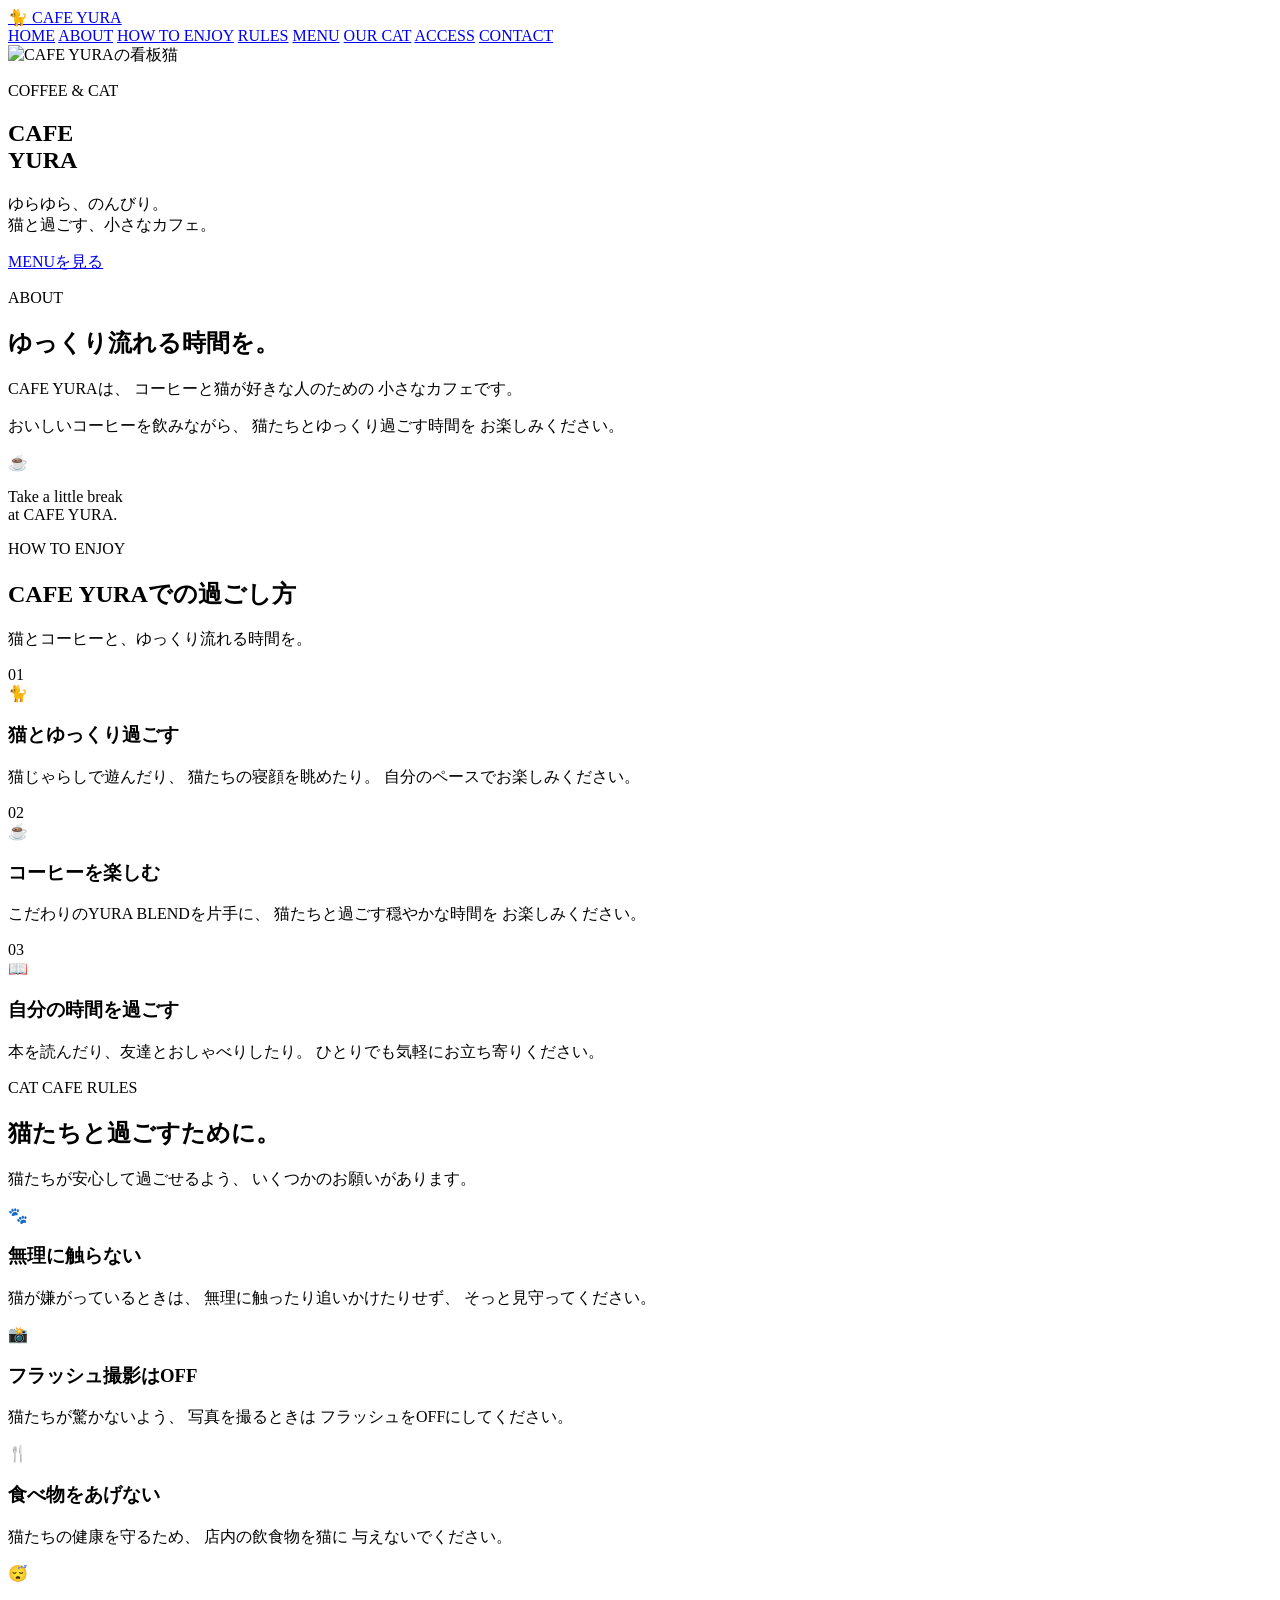
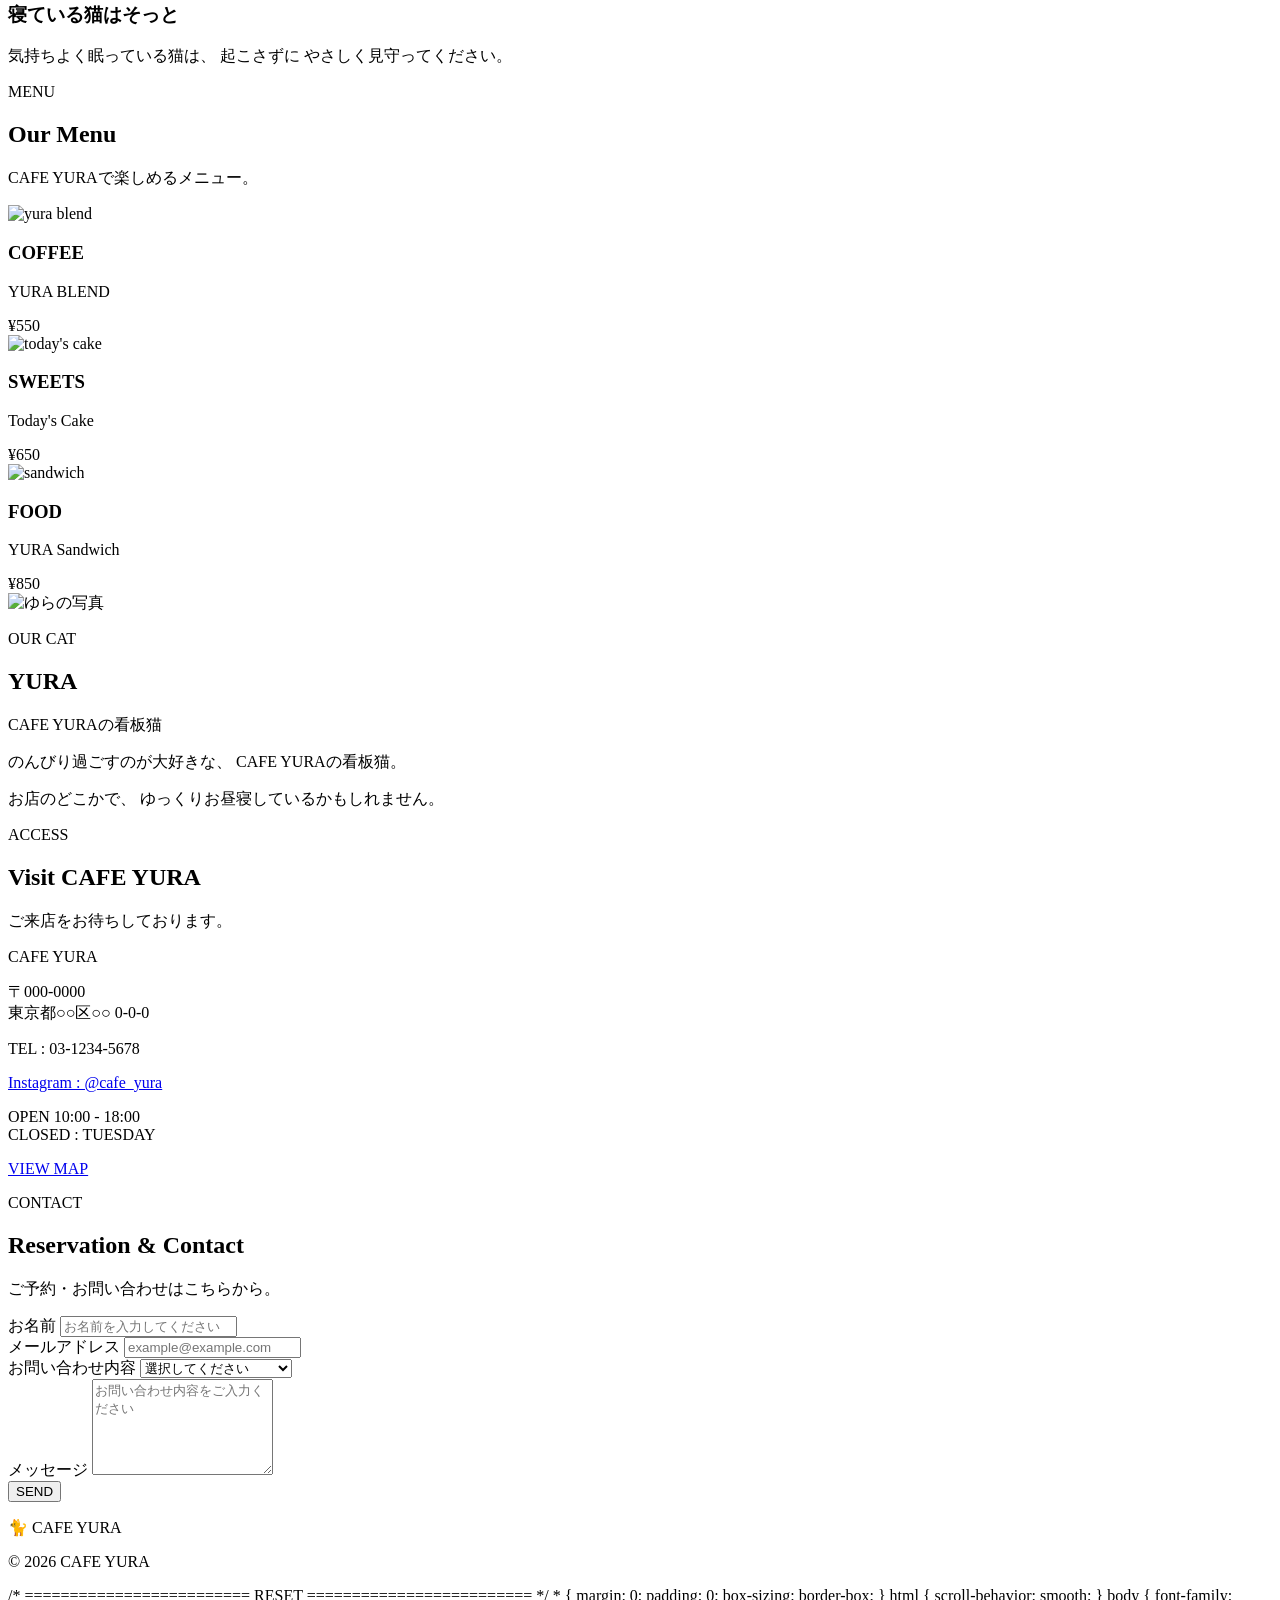
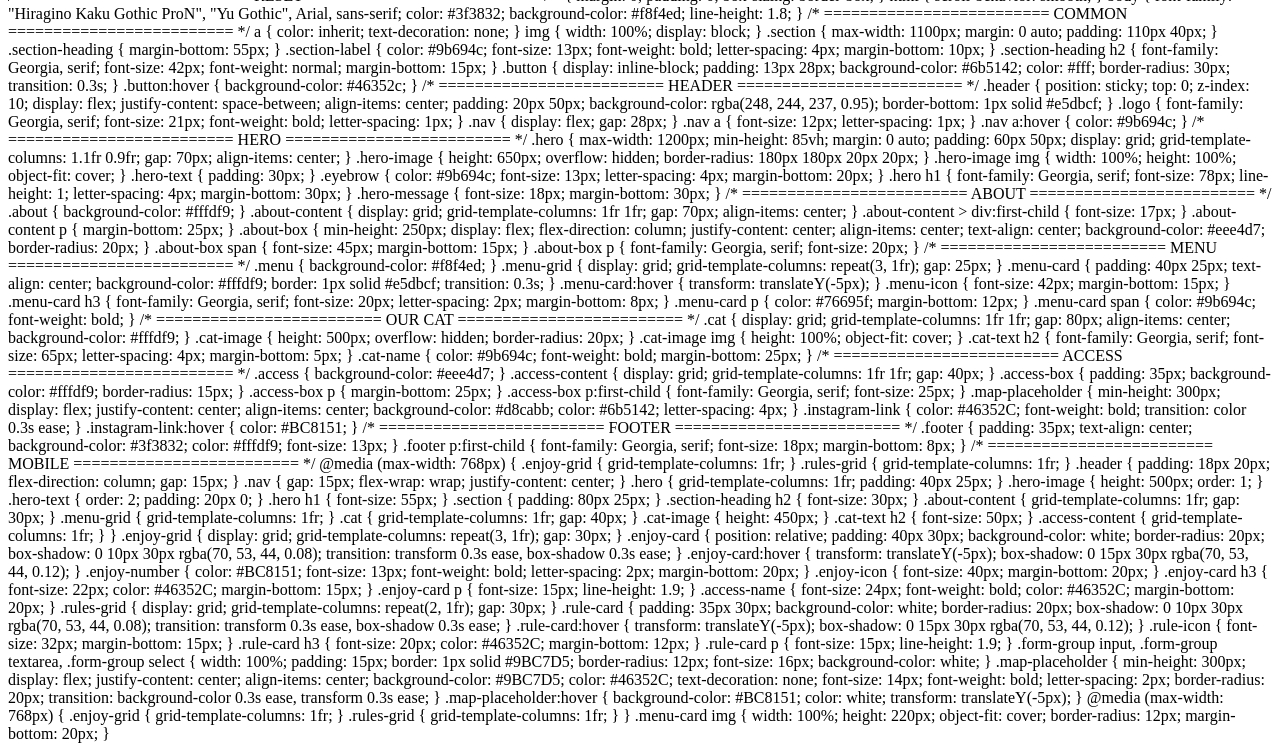
==== cafe_yura/index.html @ c19a2514 "Create index.html" ====
<!DOCTYPE html>
<html lang="ja">

<head>
    <meta charset="UTF-8">
    <meta name="viewport" content="width=device-width, initial-scale=1.0">

    <title>CAFE YURA</title>

    <link rel="stylesheet" href="style.css">
</head>

<body>

    <!-- HEADER -->
    <header class="header">

        <a href="#home" class="logo">
            🐈 CAFE YURA
        </a>

        <nav class="nav">
            <a href="#home">HOME</a>
            <a href="#about">ABOUT</a>
            <a href="#enjoy">HOW TO ENJOY</a>
            <a href="#rules">RULES</a>
            <a href="#menu">MENU</a>
            <a href="#cat">OUR CAT</a>
            <a href="#access">ACCESS</a>
            <a href="#contact">CONTACT</a>
        </nav>

    </header>


    <main>

        <!-- HERO -->
        <section id="home" class="hero">

            <div class="hero-image">
                <img src="yura.jpg" alt="CAFE YURAの看板猫">
            </div>

            <div class="hero-text">

                <p class="eyebrow">
                    COFFEE & CAT
                </p>

                <h1>
                    CAFE<br>
                    YURA
                </h1>

                <p class="hero-message">
                    ゆらゆら、のんびり。<br>
                    猫と過ごす、小さなカフェ。
                </p>

                <a href="#menu" class="button">
                    MENUを見る
                </a>

            </div>

        </section>


        <!-- ABOUT -->
        <section id="about" class="section about">

            <div class="section-heading">

                <p class="section-label">
                    ABOUT
                </p>

                <h2>
                    ゆっくり流れる時間を。
                </h2>

            </div>

            <div class="about-content">

                <div>
                    <p>
                        CAFE YURAは、
                        コーヒーと猫が好きな人のための
                        小さなカフェです。
                    </p>

                    <p>
                        おいしいコーヒーを飲みながら、
                        猫たちとゆっくり過ごす時間を
                        お楽しみください。
                    </p>
                </div>

                <div class="about-box">
                    <span>☕</span>
                    <p>
                        Take a little break<br>
                        at CAFE YURA.
                    </p>
                </div>

            </div>

        </section>


<!-- HOW TO ENJOY -->
<section id="enjoy" class="section enjoy">

    <div class="section-heading">

        <p class="section-label">
            HOW TO ENJOY
        </p>

        <h2>
            CAFE YURAでの過ごし方
        </h2>

        <p>
            猫とコーヒーと、ゆっくり流れる時間を。
        </p>

    </div>


    <div class="enjoy-grid">

        <article class="enjoy-card">

            <div class="enjoy-number">
                01
            </div>

            <div class="enjoy-icon">
                🐈
            </div>

            <h3>
                猫とゆっくり過ごす
            </h3>

            <p>
                猫じゃらしで遊んだり、
                猫たちの寝顔を眺めたり。
                自分のペースでお楽しみください。
            </p>

        </article>


        <article class="enjoy-card">

            <div class="enjoy-number">
                02
            </div>

            <div class="enjoy-icon">
                ☕
            </div>

            <h3>
                コーヒーを楽しむ
            </h3>

            <p>
                こだわりのYURA BLENDを片手に、
                猫たちと過ごす穏やかな時間を
                お楽しみください。
            </p>

        </article>


        <article class="enjoy-card">

            <div class="enjoy-number">
                03
            </div>

            <div class="enjoy-icon">
                📖
            </div>

            <h3>
                自分の時間を過ごす
            </h3>

            <p>
                本を読んだり、友達とおしゃべりしたり。
                ひとりでも気軽にお立ち寄りください。
            </p>

        </article>

    </div>

</section>


<!-- CAT CAFE RULES -->
<section id="rules" class="section rules">

    <div class="section-heading">

        <p class="section-label">
            CAT CAFE RULES
        </p>

        <h2>
            猫たちと過ごすために。
        </h2>

        <p>
            猫たちが安心して過ごせるよう、
            いくつかのお願いがあります。
        </p>

    </div>


    <div class="rules-grid">

        <article class="rule-card">

            <div class="rule-icon">
                🐾
            </div>

            <h3>
                無理に触らない
            </h3>

            <p>
                猫が嫌がっているときは、
                無理に触ったり追いかけたりせず、
                そっと見守ってください。
            </p>

        </article>


        <article class="rule-card">

            <div class="rule-icon">
                📸
            </div>

            <h3>
                フラッシュ撮影はOFF
            </h3>

            <p>
                猫たちが驚かないよう、
                写真を撮るときは
                フラッシュをOFFにしてください。
            </p>

        </article>


        <article class="rule-card">

            <div class="rule-icon">
                🍴
            </div>

            <h3>
                食べ物をあげない
            </h3>

            <p>
                猫たちの健康を守るため、
                店内の飲食物を猫に
                与えないでください。
            </p>

        </article>


        <article class="rule-card">

            <div class="rule-icon">
                😴
            </div>

            <h3>
                寝ている猫はそっと
            </h3>

            <p>
                気持ちよく眠っている猫は、
                起こさずに
                やさしく見守ってください。
            </p>

        </article>

    </div>

</section>




        <!-- MENU -->
        <section id="menu" class="section menu">

            <div class="section-heading">

                <p class="section-label">
                    MENU
                </p>

                <h2>
                    Our Menu
                </h2>

                <p>
                    CAFE YURAで楽しめるメニュー。
                </p>

            </div>


            <div class="menu-grid">

                <article class="menu-card">

                    <img src="coffee.png" alt="yura blend">

                    <h3>
                        COFFEE
                    </h3>

                    <p>
                        YURA BLEND
                    </p>

                    <span>
                        ¥550
                    </span>

                </article>


                <article class="menu-card">

                    <img src="cake.png" alt="today's cake">

                    <h3>
                        SWEETS
                    </h3>

                    <p>
                        Today's Cake
                    </p>

                    <span>
                        ¥650
                    </span>

                </article>


                <article class="menu-card">

                   <img src="sandwich.png" alt="sandwich">

                    <h3>
                        FOOD
                    </h3>

                    <p>
                        YURA Sandwich
                    </p>

                    <span>
                        ¥850
                    </span>

                </article>

            </div>

        </section>


        <!-- OUR CAT -->
        <section id="cat" class="section cat">

            <div class="cat-image">
                <img src="yura.jpg" alt="ゆらの写真">
            </div>

            <div class="cat-text">

                <p class="section-label">
                    OUR CAT
                </p>

                <h2>
                    YURA
                </h2>

                <p class="cat-name">
                    CAFE YURAの看板猫
                </p>

                <p>
                    のんびり過ごすのが大好きな、
                    CAFE YURAの看板猫。
                </p>

                <p>
                    お店のどこかで、
                    ゆっくりお昼寝しているかもしれません。
                </p>

            </div>

        </section>


        <!-- ACCESS -->
<section id="access" class="section access">

    <div class="section-heading">

        <p class="section-label">
            ACCESS
        </p>

        <h2>
            Visit CAFE YURA
        </h2>

        <p>
            ご来店をお待ちしております。
        </p>

    </div>

    <div class="access-content">

        <div class="access-box">

            <p class="access-name">
                CAFE YURA
            </p>

            <p>
                〒000-0000<br>
                東京都○○区○○ 0-0-0
            </p>

            <p>
                TEL : 03-1234-5678
            </p>

           <a href="#" class="instagram-link">
    Instagram : @cafe_yura
</a>

            <p>
                OPEN 10:00 - 18:00<br>
                CLOSED : TUESDAY
            </p>

        </div>

      <a href="#" class="map-placeholder">
    <span>VIEW MAP</span>
</a>

    </div>

</section>

<!-- CONTACT -->
<section id="contact" class="section contact">

    <div class="section-heading">

        <p class="section-label">
            CONTACT
        </p>

        <h2>
            Reservation & Contact
        </h2>

        <p>
            ご予約・お問い合わせはこちらから。
        </p>

    </div>


    <form class="contact-form">

        <div class="form-group">

            <label for="name">
                お名前
            </label>

            <input
                type="text"
                id="name"
                name="name"
                placeholder="お名前を入力してください"
            >

        </div>


        <div class="form-group">

            <label for="email">
                メールアドレス
            </label>

            <input
                type="email"
                id="email"
                name="email"
                placeholder="example@example.com"
            >

        </div>


        <div class="form-group">

            <label for="type">
                お問い合わせ内容
            </label>

            <select id="type" name="type">

                <option value="">
                    選択してください
                </option>

                <option value="reservation">
                    ご予約について
                </option>

                <option value="question">
                    その他のお問い合わせ
                </option>

            </select>

        </div>


        <div class="form-group">

            <label for="message">
                メッセージ
            </label>

            <textarea
                id="message"
                name="message"
                rows="6"
                placeholder="お問い合わせ内容をご入力ください"
            ></textarea>

        </div>


        <button type="submit" class="button">
            SEND
        </button>

    </form>

</section>




    <!-- FOOTER -->
    <footer class="footer">

        <p>
            🐈 CAFE YURA
        </p>

        <p>
            © 2026 CAFE YURA
        </p>

    </footer>


    <script src="script.js"></script>

</body>

</html>

/* =========================
   RESET
========================= */

* {
    margin: 0;
    padding: 0;
    box-sizing: border-box;
}

html {
    scroll-behavior: smooth;
}

body {
    font-family:
        "Hiragino Kaku Gothic ProN",
        "Yu Gothic",
        Arial,
        sans-serif;

    color: #3f3832;
    background-color: #f8f4ed;
    line-height: 1.8;
}


/* =========================
   COMMON
========================= */

a {
    color: inherit;
    text-decoration: none;
}

img {
    width: 100%;
    display: block;
}

.section {
    max-width: 1100px;
    margin: 0 auto;
    padding: 110px 40px;
}

.section-heading {
    margin-bottom: 55px;
}

.section-label {
    color: #9b694c;
    font-size: 13px;
    font-weight: bold;
    letter-spacing: 4px;
    margin-bottom: 10px;
}

.section-heading h2 {
    font-family: Georgia, serif;
    font-size: 42px;
    font-weight: normal;
    margin-bottom: 15px;
}

.button {
    display: inline-block;

    padding: 13px 28px;

    background-color: #6b5142;
    color: #fff;

    border-radius: 30px;

    transition: 0.3s;
}

.button:hover {
    background-color: #46352c;
}


/* =========================
   HEADER
========================= */

.header {
    position: sticky;
    top: 0;
    z-index: 10;

    display: flex;
    justify-content: space-between;
    align-items: center;

    padding: 20px 50px;

    background-color: rgba(248, 244, 237, 0.95);

    border-bottom: 1px solid #e5dbcf;
}

.logo {
    font-family: Georgia, serif;
    font-size: 21px;
    font-weight: bold;
    letter-spacing: 1px;
}

.nav {
    display: flex;
    gap: 28px;
}

.nav a {
    font-size: 12px;
    letter-spacing: 1px;
}

.nav a:hover {
    color: #9b694c;
}


/* =========================
   HERO
========================= */

.hero {
    max-width: 1200px;
    min-height: 85vh;

    margin: 0 auto;
    padding: 60px 50px;

    display: grid;
    grid-template-columns: 1.1fr 0.9fr;

    gap: 70px;

    align-items: center;
}

.hero-image {
    height: 650px;

    overflow: hidden;

    border-radius: 180px 180px 20px 20px;
}

.hero-image img {
    width: 100%;
    height: 100%;

    object-fit: cover;
}

.hero-text {
    padding: 30px;
}

.eyebrow {
    color: #9b694c;
    font-size: 13px;
    letter-spacing: 4px;
    margin-bottom: 20px;
}

.hero h1 {
    font-family: Georgia, serif;

    font-size: 78px;
    line-height: 1;

    letter-spacing: 4px;

    margin-bottom: 30px;
}

.hero-message {
    font-size: 18px;
    margin-bottom: 30px;
}


/* =========================
   ABOUT
========================= */

.about {
    background-color: #fffdf9;
}

.about-content {
    display: grid;
    grid-template-columns: 1fr 1fr;

    gap: 70px;

    align-items: center;
}

.about-content > div:first-child {
    font-size: 17px;
}

.about-content p {
    margin-bottom: 25px;
}

.about-box {
    min-height: 250px;

    display: flex;
    flex-direction: column;

    justify-content: center;
    align-items: center;

    text-align: center;

    background-color: #eee4d7;

    border-radius: 20px;
}

.about-box span {
    font-size: 45px;
    margin-bottom: 15px;
}

.about-box p {
    font-family: Georgia, serif;
    font-size: 20px;
}


/* =========================
   MENU
========================= */

.menu {
    background-color: #f8f4ed;
}

.menu-grid {
    display: grid;

    grid-template-columns: repeat(3, 1fr);

    gap: 25px;
}

.menu-card {
    padding: 40px 25px;

    text-align: center;

    background-color: #fffdf9;

    border: 1px solid #e5dbcf;

    transition: 0.3s;
}

.menu-card:hover {
    transform: translateY(-5px);
}

.menu-icon {
    font-size: 42px;
    margin-bottom: 15px;
}

.menu-card h3 {
    font-family: Georgia, serif;

    font-size: 20px;

    letter-spacing: 2px;

    margin-bottom: 8px;
}

.menu-card p {
    color: #76695f;

    margin-bottom: 12px;
}

.menu-card span {
    color: #9b694c;

    font-weight: bold;
}


/* =========================
   OUR CAT
========================= */

.cat {
    display: grid;

    grid-template-columns: 1fr 1fr;

    gap: 80px;

    align-items: center;

    background-color: #fffdf9;
}

.cat-image {
    height: 500px;

    overflow: hidden;

    border-radius: 20px;
}

.cat-image img {
    height: 100%;

    object-fit: cover;
}

.cat-text h2 {
    font-family: Georgia, serif;

    font-size: 65px;

    letter-spacing: 4px;

    margin-bottom: 5px;
}

.cat-name {
    color: #9b694c;

    font-weight: bold;

    margin-bottom: 25px;
}


/* =========================
   ACCESS
========================= */

.access {
    background-color: #eee4d7;
}

.access-content {
    display: grid;

    grid-template-columns: 1fr 1fr;

    gap: 40px;
}

.access-box {
    padding: 35px;

    background-color: #fffdf9;

    border-radius: 15px;
}

.access-box p {
    margin-bottom: 25px;
}

.access-box p:first-child {
    font-family: Georgia, serif;

    font-size: 25px;
}

.map-placeholder {
    min-height: 300px;

    display: flex;
    justify-content: center;
    align-items: center;

    background-color: #d8cabb;

    color: #6b5142;

    letter-spacing: 4px;
}

.instagram-link {
    color: #46352C;
    font-weight: bold;
    transition: color 0.3s ease;
}

.instagram-link:hover {
    color: #BC8151;
}


/* =========================
   FOOTER
========================= */

.footer {
    padding: 35px;

    text-align: center;

    background-color: #3f3832;

    color: #fffdf9;

    font-size: 13px;
}

.footer p:first-child {
    font-family: Georgia, serif;

    font-size: 18px;

    margin-bottom: 8px;
}


/* =========================
   MOBILE
========================= */

@media (max-width: 768px) {

    .enjoy-grid {
    grid-template-columns: 1fr;
}

.rules-grid {
    grid-template-columns: 1fr;
}

    .header {
        padding: 18px 20px;

        flex-direction: column;

        gap: 15px;
    }

    .nav {
        gap: 15px;

        flex-wrap: wrap;

        justify-content: center;
    }

    .hero {
        grid-template-columns: 1fr;

        padding: 40px 25px;
    }

    .hero-image {
        height: 500px;

        order: 1;
    }

    .hero-text {
        order: 2;

        padding: 20px 0;
    }

    .hero h1 {
        font-size: 55px;
    }

    .section {
        padding: 80px 25px;
    }

    .section-heading h2 {
        font-size: 30px;
    }

    .about-content {
        grid-template-columns: 1fr;

        gap: 30px;
    }

    .menu-grid {
        grid-template-columns: 1fr;
    }

    .cat {
        grid-template-columns: 1fr;

        gap: 40px;
    }

    .cat-image {
        height: 450px;
    }

    .cat-text h2 {
        font-size: 50px;
    }

    .access-content {
        grid-template-columns: 1fr;
    }

}

.enjoy-grid {
    display: grid;
    grid-template-columns: repeat(3, 1fr);
    gap: 30px;
}

.enjoy-card {
    position: relative;
    padding: 40px 30px;
    background-color: white;
    border-radius: 20px;
    box-shadow: 0 10px 30px rgba(70, 53, 44, 0.08);
    transition: transform 0.3s ease, box-shadow 0.3s ease;
}

.enjoy-card:hover {
    transform: translateY(-5px);
    box-shadow: 0 15px 30px rgba(70, 53, 44, 0.12);
}

.enjoy-number {
    color: #BC8151;
    font-size: 13px;
    font-weight: bold;
    letter-spacing: 2px;
    margin-bottom: 20px;
}

.enjoy-icon {
    font-size: 40px;
    margin-bottom: 20px;
}

.enjoy-card h3 {
    font-size: 22px;
    color: #46352C;
    margin-bottom: 15px;
}

.enjoy-card p {
    font-size: 15px;
    line-height: 1.9;
}

.access-name {
    font-size: 24px;
    font-weight: bold;
    color: #46352C;
    margin-bottom: 20px;
}

.rules-grid {
    display: grid;
    grid-template-columns: repeat(2, 1fr);
    gap: 30px;
}

.rule-card {
    padding: 35px 30px;
    background-color: white;
    border-radius: 20px;
    box-shadow: 0 10px 30px rgba(70, 53, 44, 0.08);
    transition: transform 0.3s ease, box-shadow 0.3s ease;
}

.rule-card:hover {
    transform: translateY(-5px);
    box-shadow: 0 15px 30px rgba(70, 53, 44, 0.12);
}

.rule-icon {
    font-size: 32px;
    margin-bottom: 15px;
}

.rule-card h3 {
    font-size: 20px;
    color: #46352C;
    margin-bottom: 12px;
}

.rule-card p {
    font-size: 15px;
    line-height: 1.9;
}

.form-group input,
.form-group textarea,
.form-group select {
    width: 100%;
    padding: 15px;
    border: 1px solid #9BC7D5;
    border-radius: 12px;
    font-size: 16px;
    background-color: white;
}

.map-placeholder {
    min-height: 300px;
    display: flex;
    justify-content: center;
    align-items: center;
    background-color: #9BC7D5;
    color: #46352C;
    text-decoration: none;
    font-size: 14px;
    font-weight: bold;
    letter-spacing: 2px;
    border-radius: 20px;
    transition: background-color 0.3s ease, transform 0.3s ease;
}

.map-placeholder:hover {
    background-color: #BC8151;
    color: white;
    transform: translateY(-5px);
}

@media (max-width: 768px) {

    .enjoy-grid {
        grid-template-columns: 1fr;
    }

    .rules-grid {
        grid-template-columns: 1fr;
    }

}

.menu-card img {
    width: 100%;
    height: 220px;
    object-fit: cover;
    border-radius: 12px;
    margin-bottom: 20px;
}
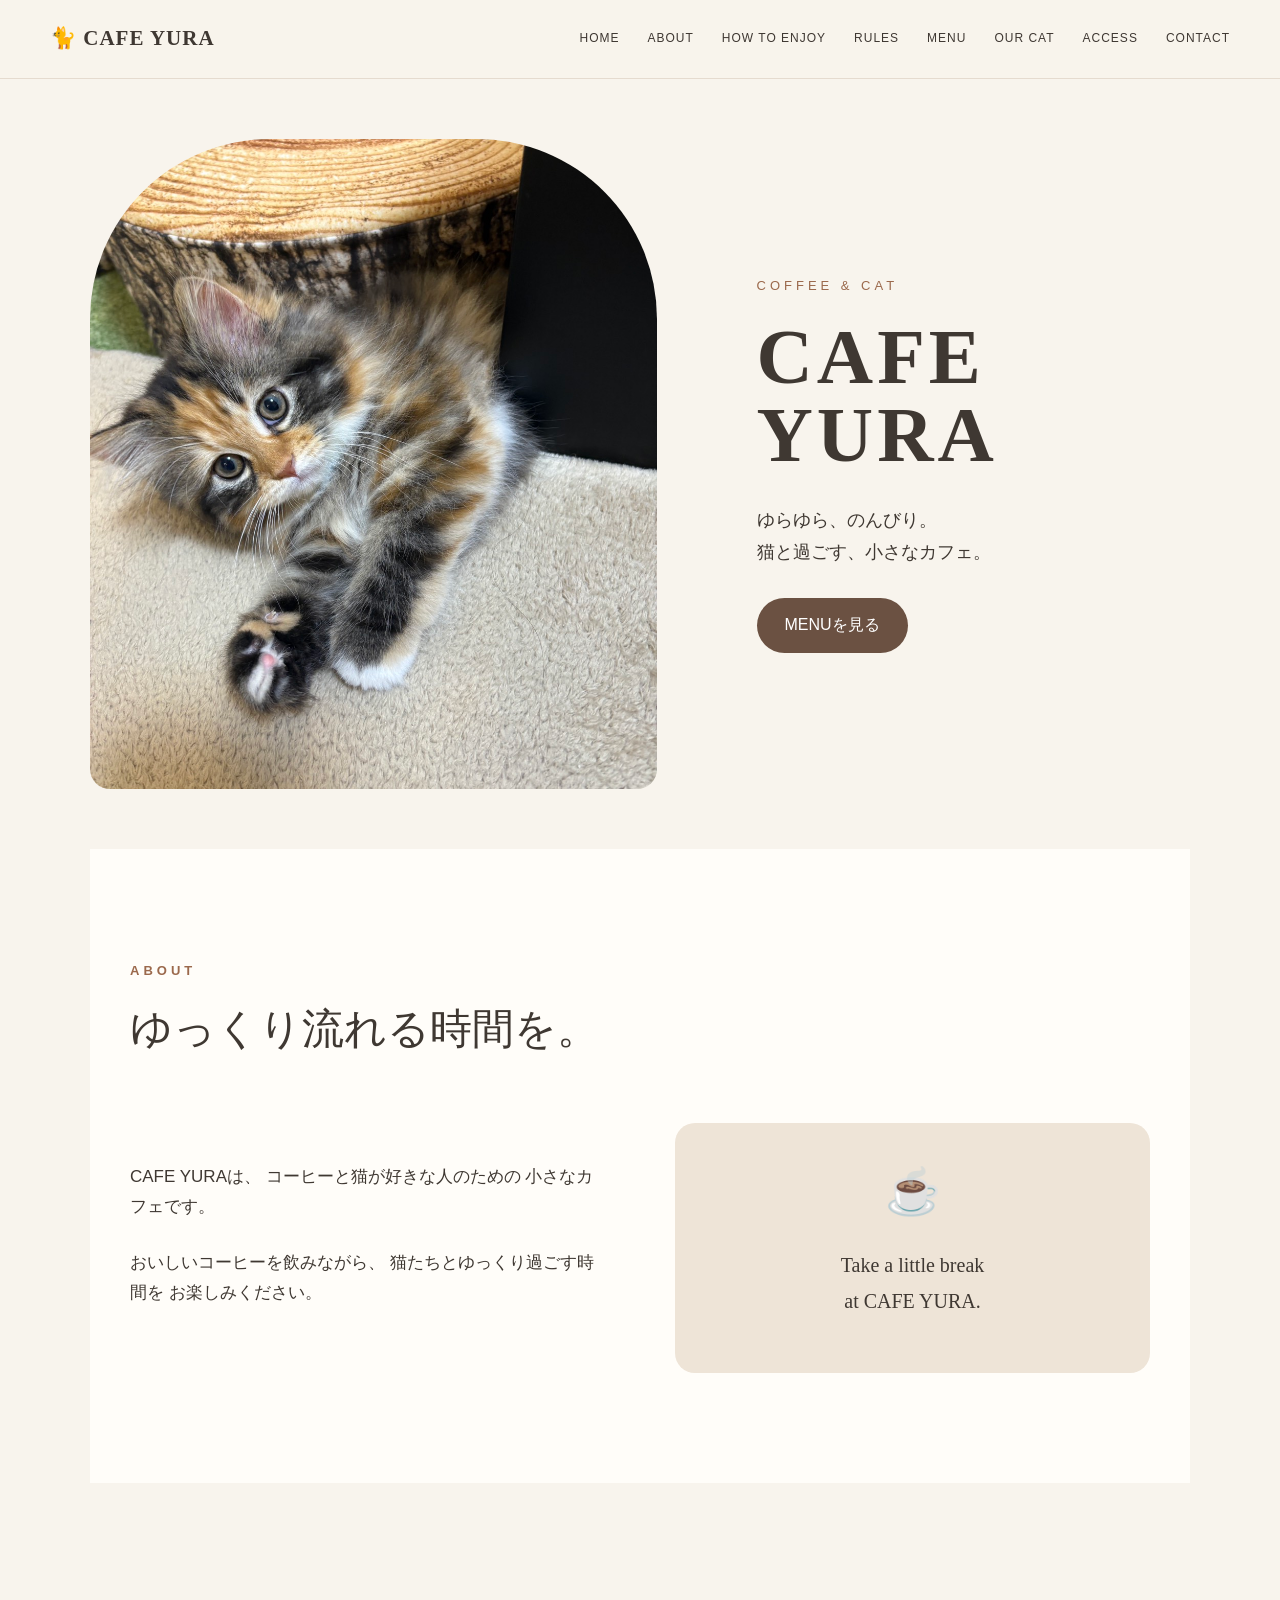
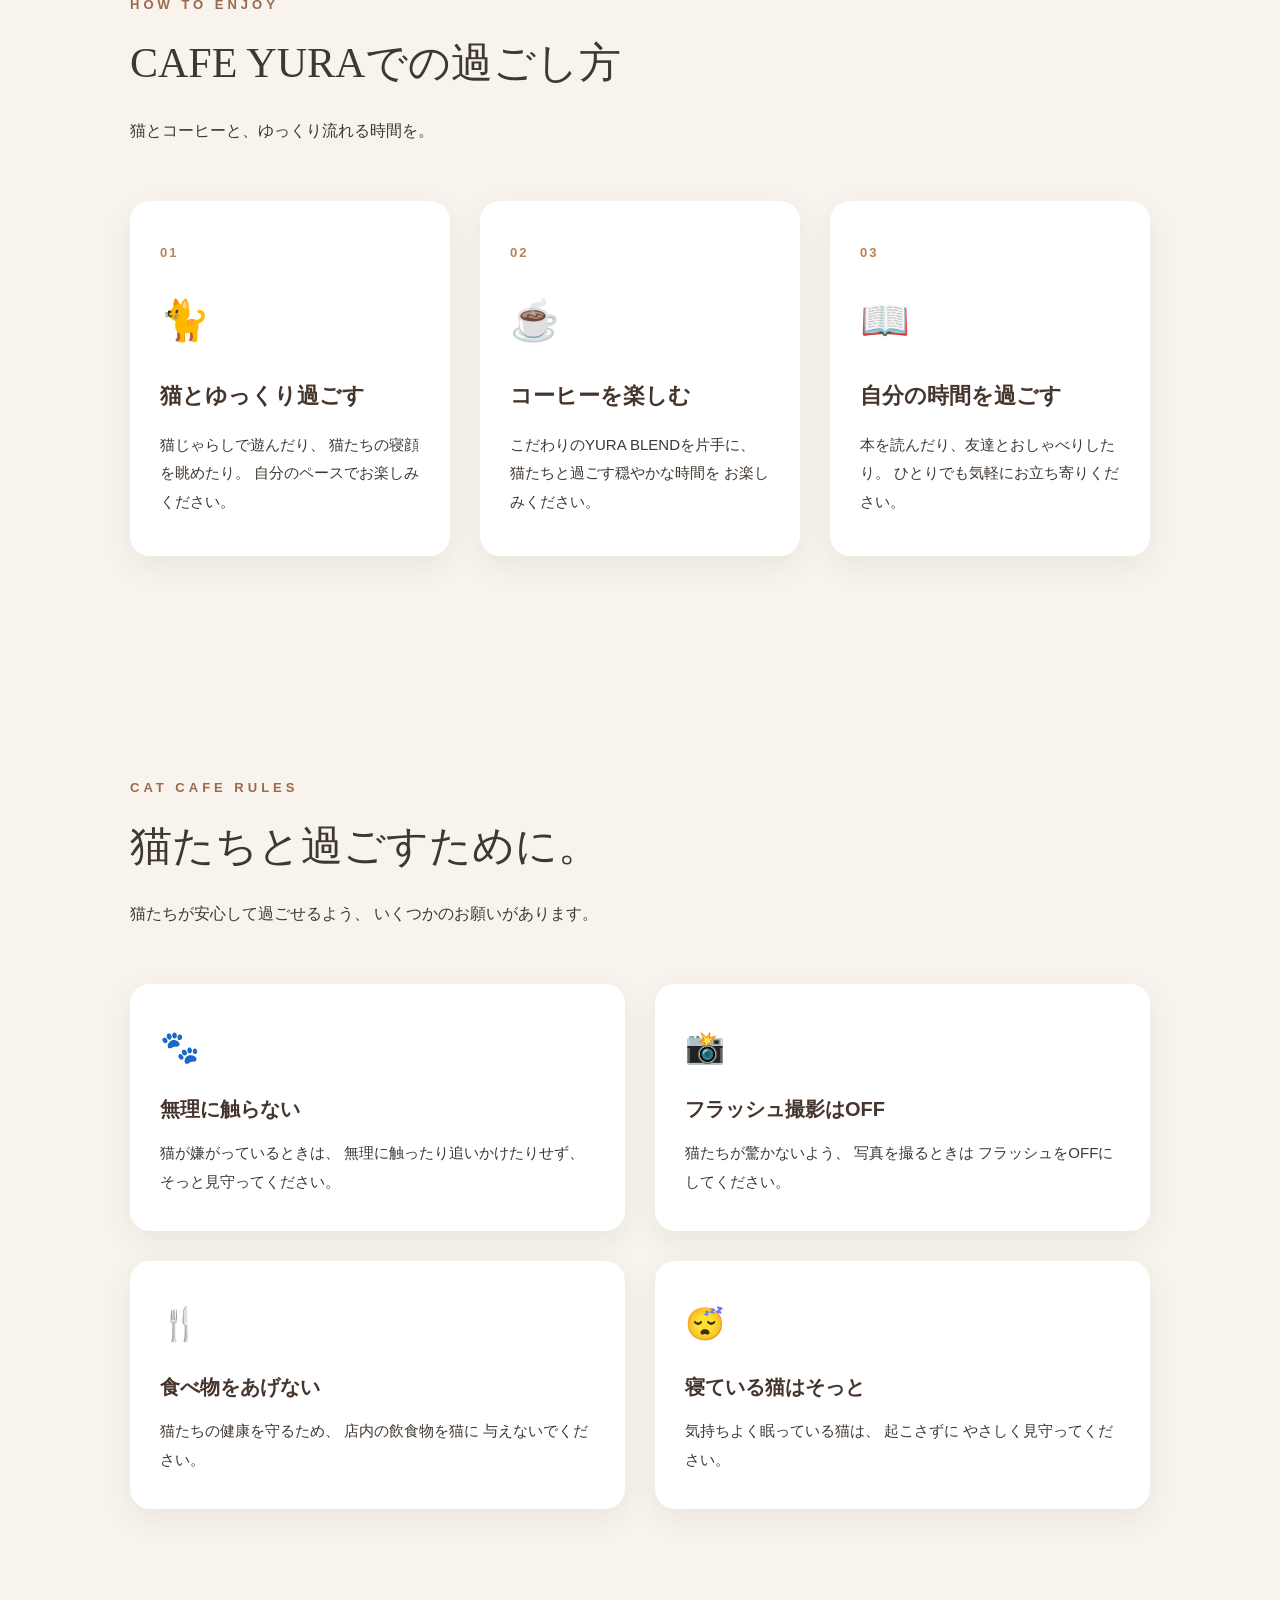
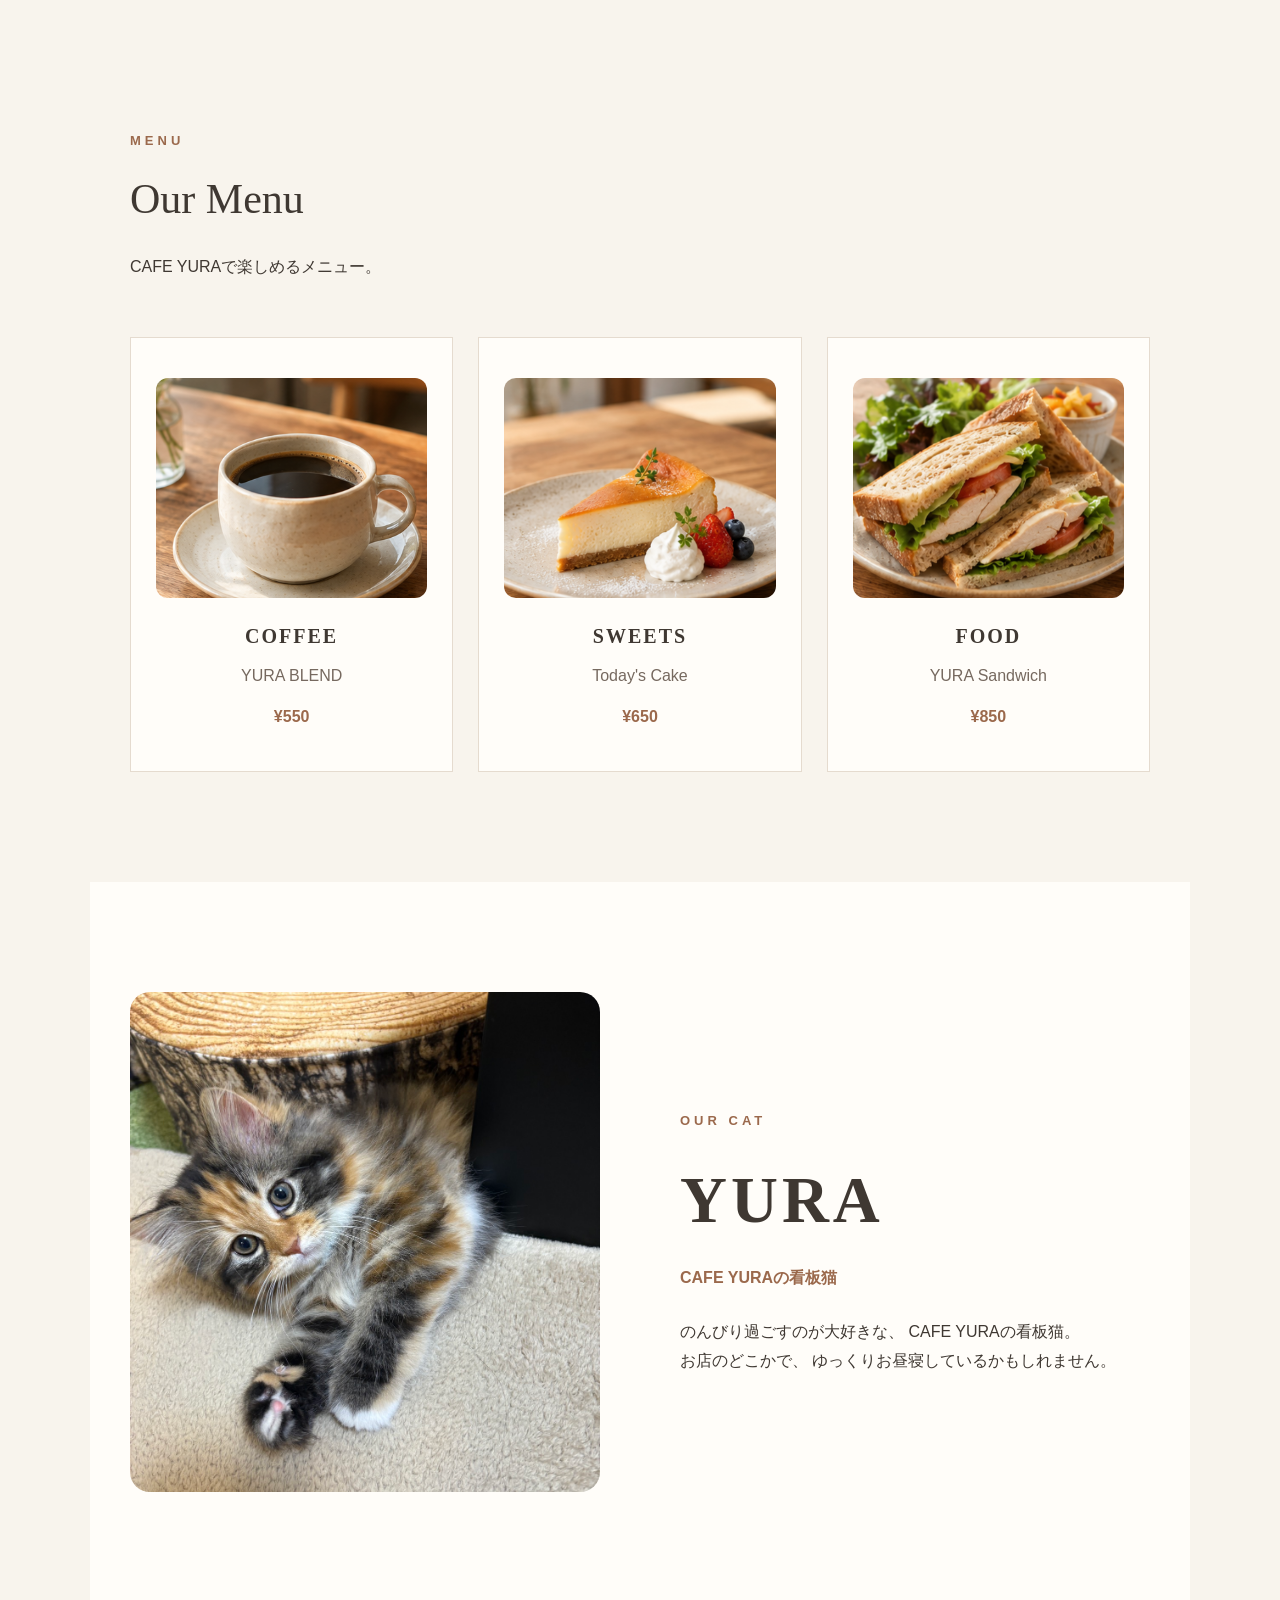
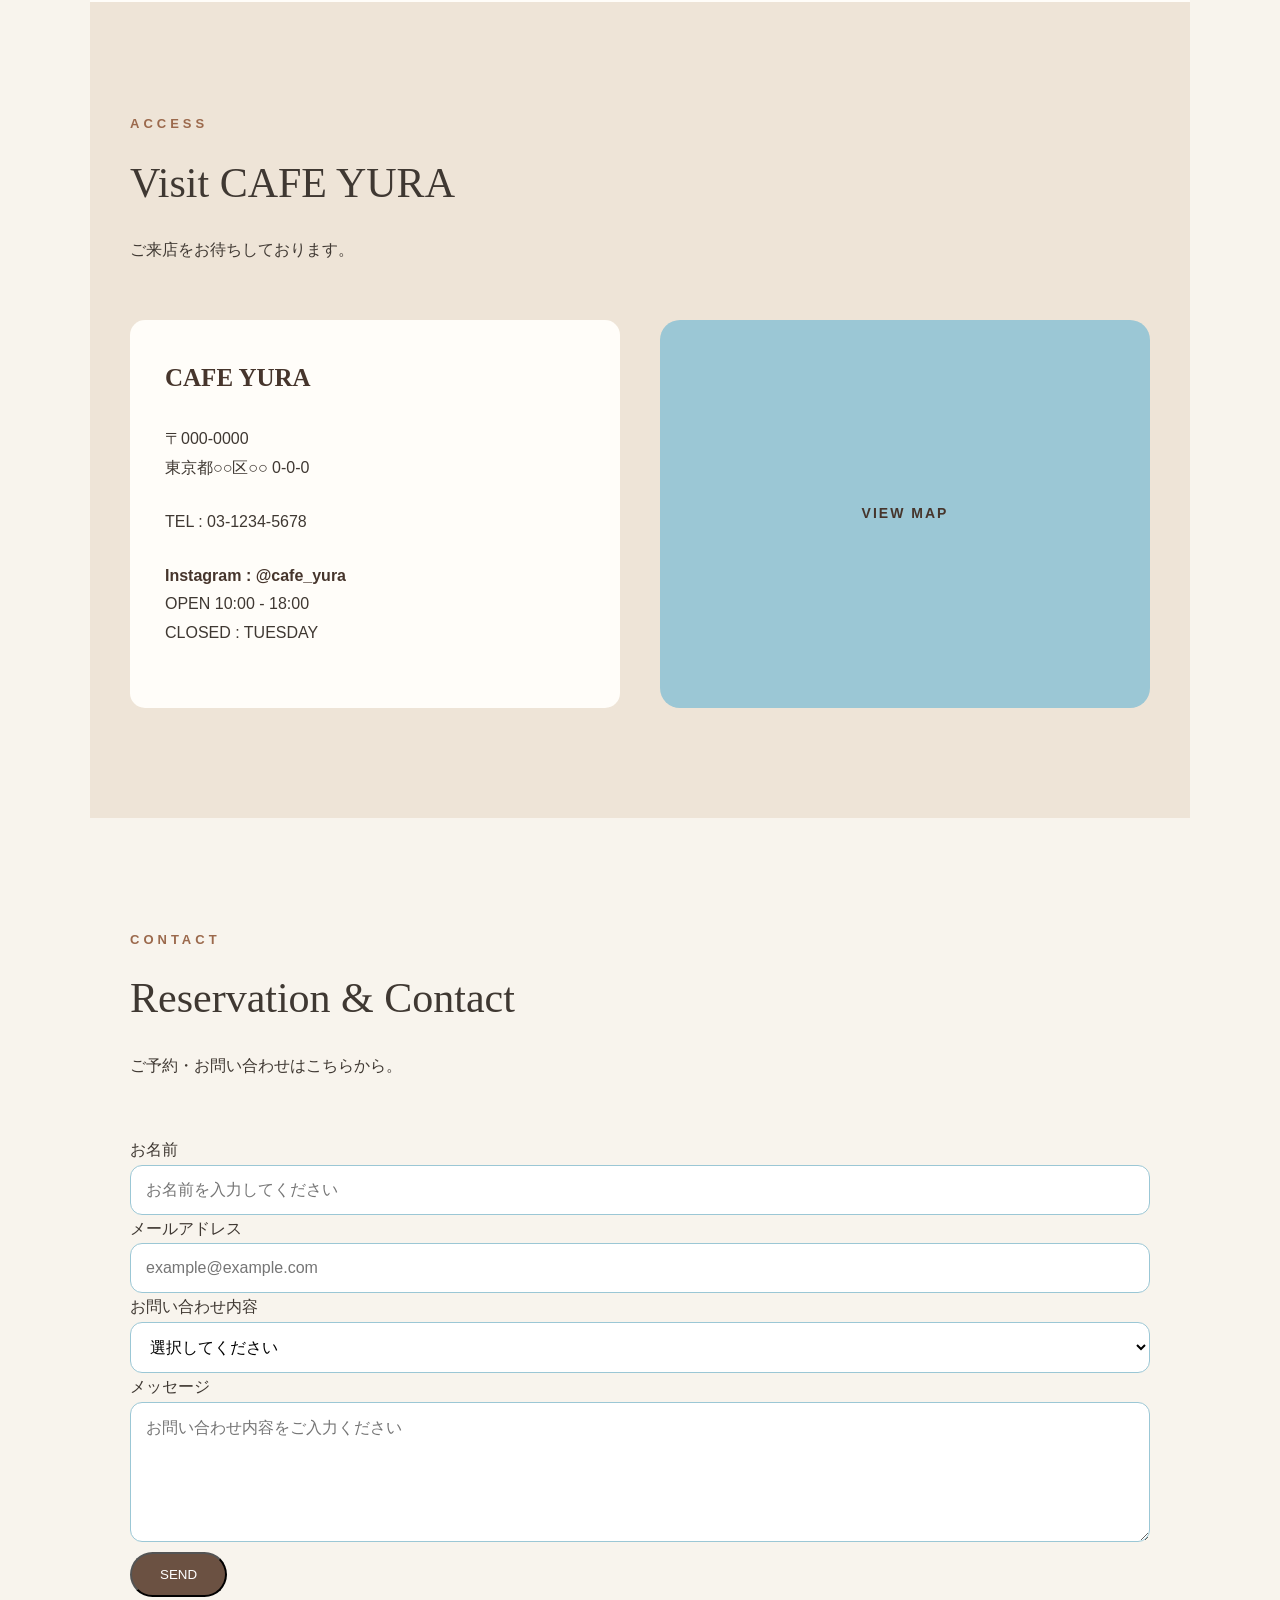
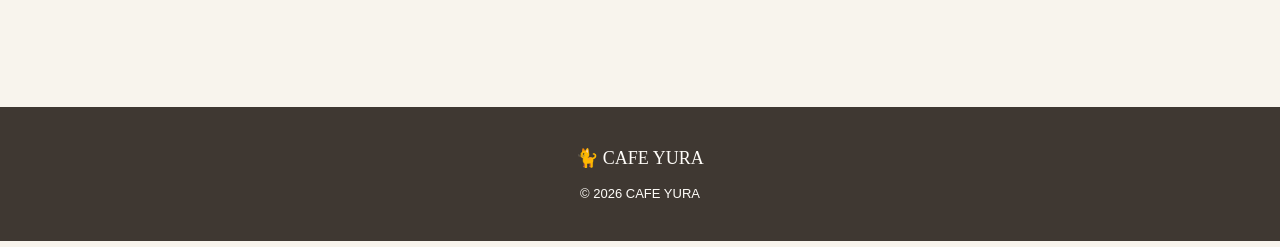
==== commit c6113ed4: "Update index.html" ====
--- a/cafe_yura/index.html
+++ b/cafe_yura/index.html
@@ -610,663 +610,3 @@
 
 </html>
 
-/* =========================
-   RESET
-========================= */
-
-* {
-    margin: 0;
-    padding: 0;
-    box-sizing: border-box;
-}
-
-html {
-    scroll-behavior: smooth;
-}
-
-body {
-    font-family:
-        "Hiragino Kaku Gothic ProN",
-        "Yu Gothic",
-        Arial,
-        sans-serif;
-
-    color: #3f3832;
-    background-color: #f8f4ed;
-    line-height: 1.8;
-}
-
-
-/* =========================
-   COMMON
-========================= */
-
-a {
-    color: inherit;
-    text-decoration: none;
-}
-
-img {
-    width: 100%;
-    display: block;
-}
-
-.section {
-    max-width: 1100px;
-    margin: 0 auto;
-    padding: 110px 40px;
-}
-
-.section-heading {
-    margin-bottom: 55px;
-}
-
-.section-label {
-    color: #9b694c;
-    font-size: 13px;
-    font-weight: bold;
-    letter-spacing: 4px;
-    margin-bottom: 10px;
-}
-
-.section-heading h2 {
-    font-family: Georgia, serif;
-    font-size: 42px;
-    font-weight: normal;
-    margin-bottom: 15px;
-}
-
-.button {
-    display: inline-block;
-
-    padding: 13px 28px;
-
-    background-color: #6b5142;
-    color: #fff;
-
-    border-radius: 30px;
-
-    transition: 0.3s;
-}
-
-.button:hover {
-    background-color: #46352c;
-}
-
-
-/* =========================
-   HEADER
-========================= */
-
-.header {
-    position: sticky;
-    top: 0;
-    z-index: 10;
-
-    display: flex;
-    justify-content: space-between;
-    align-items: center;
-
-    padding: 20px 50px;
-
-    background-color: rgba(248, 244, 237, 0.95);
-
-    border-bottom: 1px solid #e5dbcf;
-}
-
-.logo {
-    font-family: Georgia, serif;
-    font-size: 21px;
-    font-weight: bold;
-    letter-spacing: 1px;
-}
-
-.nav {
-    display: flex;
-    gap: 28px;
-}
-
-.nav a {
-    font-size: 12px;
-    letter-spacing: 1px;
-}
-
-.nav a:hover {
-    color: #9b694c;
-}
-
-
-/* =========================
-   HERO
-========================= */
-
-.hero {
-    max-width: 1200px;
-    min-height: 85vh;
-
-    margin: 0 auto;
-    padding: 60px 50px;
-
-    display: grid;
-    grid-template-columns: 1.1fr 0.9fr;
-
-    gap: 70px;
-
-    align-items: center;
-}
-
-.hero-image {
-    height: 650px;
-
-    overflow: hidden;
-
-    border-radius: 180px 180px 20px 20px;
-}
-
-.hero-image img {
-    width: 100%;
-    height: 100%;
-
-    object-fit: cover;
-}
-
-.hero-text {
-    padding: 30px;
-}
-
-.eyebrow {
-    color: #9b694c;
-    font-size: 13px;
-    letter-spacing: 4px;
-    margin-bottom: 20px;
-}
-
-.hero h1 {
-    font-family: Georgia, serif;
-
-    font-size: 78px;
-    line-height: 1;
-
-    letter-spacing: 4px;
-
-    margin-bottom: 30px;
-}
-
-.hero-message {
-    font-size: 18px;
-    margin-bottom: 30px;
-}
-
-
-/* =========================
-   ABOUT
-========================= */
-
-.about {
-    background-color: #fffdf9;
-}
-
-.about-content {
-    display: grid;
-    grid-template-columns: 1fr 1fr;
-
-    gap: 70px;
-
-    align-items: center;
-}
-
-.about-content > div:first-child {
-    font-size: 17px;
-}
-
-.about-content p {
-    margin-bottom: 25px;
-}
-
-.about-box {
-    min-height: 250px;
-
-    display: flex;
-    flex-direction: column;
-
-    justify-content: center;
-    align-items: center;
-
-    text-align: center;
-
-    background-color: #eee4d7;
-
-    border-radius: 20px;
-}
-
-.about-box span {
-    font-size: 45px;
-    margin-bottom: 15px;
-}
-
-.about-box p {
-    font-family: Georgia, serif;
-    font-size: 20px;
-}
-
-
-/* =========================
-   MENU
-========================= */
-
-.menu {
-    background-color: #f8f4ed;
-}
-
-.menu-grid {
-    display: grid;
-
-    grid-template-columns: repeat(3, 1fr);
-
-    gap: 25px;
-}
-
-.menu-card {
-    padding: 40px 25px;
-
-    text-align: center;
-
-    background-color: #fffdf9;
-
-    border: 1px solid #e5dbcf;
-
-    transition: 0.3s;
-}
-
-.menu-card:hover {
-    transform: translateY(-5px);
-}
-
-.menu-icon {
-    font-size: 42px;
-    margin-bottom: 15px;
-}
-
-.menu-card h3 {
-    font-family: Georgia, serif;
-
-    font-size: 20px;
-
-    letter-spacing: 2px;
-
-    margin-bottom: 8px;
-}
-
-.menu-card p {
-    color: #76695f;
-
-    margin-bottom: 12px;
-}
-
-.menu-card span {
-    color: #9b694c;
-
-    font-weight: bold;
-}
-
-
-/* =========================
-   OUR CAT
-========================= */
-
-.cat {
-    display: grid;
-
-    grid-template-columns: 1fr 1fr;
-
-    gap: 80px;
-
-    align-items: center;
-
-    background-color: #fffdf9;
-}
-
-.cat-image {
-    height: 500px;
-
-    overflow: hidden;
-
-    border-radius: 20px;
-}
-
-.cat-image img {
-    height: 100%;
-
-    object-fit: cover;
-}
-
-.cat-text h2 {
-    font-family: Georgia, serif;
-
-    font-size: 65px;
-
-    letter-spacing: 4px;
-
-    margin-bottom: 5px;
-}
-
-.cat-name {
-    color: #9b694c;
-
-    font-weight: bold;
-
-    margin-bottom: 25px;
-}
-
-
-/* =========================
-   ACCESS
-========================= */
-
-.access {
-    background-color: #eee4d7;
-}
-
-.access-content {
-    display: grid;
-
-    grid-template-columns: 1fr 1fr;
-
-    gap: 40px;
-}
-
-.access-box {
-    padding: 35px;
-
-    background-color: #fffdf9;
-
-    border-radius: 15px;
-}
-
-.access-box p {
-    margin-bottom: 25px;
-}
-
-.access-box p:first-child {
-    font-family: Georgia, serif;
-
-    font-size: 25px;
-}
-
-.map-placeholder {
-    min-height: 300px;
-
-    display: flex;
-    justify-content: center;
-    align-items: center;
-
-    background-color: #d8cabb;
-
-    color: #6b5142;
-
-    letter-spacing: 4px;
-}
-
-.instagram-link {
-    color: #46352C;
-    font-weight: bold;
-    transition: color 0.3s ease;
-}
-
-.instagram-link:hover {
-    color: #BC8151;
-}
-
-
-/* =========================
-   FOOTER
-========================= */
-
-.footer {
-    padding: 35px;
-
-    text-align: center;
-
-    background-color: #3f3832;
-
-    color: #fffdf9;
-
-    font-size: 13px;
-}
-
-.footer p:first-child {
-    font-family: Georgia, serif;
-
-    font-size: 18px;
-
-    margin-bottom: 8px;
-}
-
-
-/* =========================
-   MOBILE
-========================= */
-
-@media (max-width: 768px) {
-
-    .enjoy-grid {
-    grid-template-columns: 1fr;
-}
-
-.rules-grid {
-    grid-template-columns: 1fr;
-}
-
-    .header {
-        padding: 18px 20px;
-
-        flex-direction: column;
-
-        gap: 15px;
-    }
-
-    .nav {
-        gap: 15px;
-
-        flex-wrap: wrap;
-
-        justify-content: center;
-    }
-
-    .hero {
-        grid-template-columns: 1fr;
-
-        padding: 40px 25px;
-    }
-
-    .hero-image {
-        height: 500px;
-
-        order: 1;
-    }
-
-    .hero-text {
-        order: 2;
-
-        padding: 20px 0;
-    }
-
-    .hero h1 {
-        font-size: 55px;
-    }
-
-    .section {
-        padding: 80px 25px;
-    }
-
-    .section-heading h2 {
-        font-size: 30px;
-    }
-
-    .about-content {
-        grid-template-columns: 1fr;
-
-        gap: 30px;
-    }
-
-    .menu-grid {
-        grid-template-columns: 1fr;
-    }
-
-    .cat {
-        grid-template-columns: 1fr;
-
-        gap: 40px;
-    }
-
-    .cat-image {
-        height: 450px;
-    }
-
-    .cat-text h2 {
-        font-size: 50px;
-    }
-
-    .access-content {
-        grid-template-columns: 1fr;
-    }
-
-}
-
-.enjoy-grid {
-    display: grid;
-    grid-template-columns: repeat(3, 1fr);
-    gap: 30px;
-}
-
-.enjoy-card {
-    position: relative;
-    padding: 40px 30px;
-    background-color: white;
-    border-radius: 20px;
-    box-shadow: 0 10px 30px rgba(70, 53, 44, 0.08);
-    transition: transform 0.3s ease, box-shadow 0.3s ease;
-}
-
-.enjoy-card:hover {
-    transform: translateY(-5px);
-    box-shadow: 0 15px 30px rgba(70, 53, 44, 0.12);
-}
-
-.enjoy-number {
-    color: #BC8151;
-    font-size: 13px;
-    font-weight: bold;
-    letter-spacing: 2px;
-    margin-bottom: 20px;
-}
-
-.enjoy-icon {
-    font-size: 40px;
-    margin-bottom: 20px;
-}
-
-.enjoy-card h3 {
-    font-size: 22px;
-    color: #46352C;
-    margin-bottom: 15px;
-}
-
-.enjoy-card p {
-    font-size: 15px;
-    line-height: 1.9;
-}
-
-.access-name {
-    font-size: 24px;
-    font-weight: bold;
-    color: #46352C;
-    margin-bottom: 20px;
-}
-
-.rules-grid {
-    display: grid;
-    grid-template-columns: repeat(2, 1fr);
-    gap: 30px;
-}
-
-.rule-card {
-    padding: 35px 30px;
-    background-color: white;
-    border-radius: 20px;
-    box-shadow: 0 10px 30px rgba(70, 53, 44, 0.08);
-    transition: transform 0.3s ease, box-shadow 0.3s ease;
-}
-
-.rule-card:hover {
-    transform: translateY(-5px);
-    box-shadow: 0 15px 30px rgba(70, 53, 44, 0.12);
-}
-
-.rule-icon {
-    font-size: 32px;
-    margin-bottom: 15px;
-}
-
-.rule-card h3 {
-    font-size: 20px;
-    color: #46352C;
-    margin-bottom: 12px;
-}
-
-.rule-card p {
-    font-size: 15px;
-    line-height: 1.9;
-}
-
-.form-group input,
-.form-group textarea,
-.form-group select {
-    width: 100%;
-    padding: 15px;
-    border: 1px solid #9BC7D5;
-    border-radius: 12px;
-    font-size: 16px;
-    background-color: white;
-}
-
-.map-placeholder {
-    min-height: 300px;
-    display: flex;
-    justify-content: center;
-    align-items: center;
-    background-color: #9BC7D5;
-    color: #46352C;
-    text-decoration: none;
-    font-size: 14px;
-    font-weight: bold;
-    letter-spacing: 2px;
-    border-radius: 20px;
-    transition: background-color 0.3s ease, transform 0.3s ease;
-}
-
-.map-placeholder:hover {
-    background-color: #BC8151;
-    color: white;
-    transform: translateY(-5px);
-}
-
-@media (max-width: 768px) {
-
-    .enjoy-grid {
-        grid-template-columns: 1fr;
-    }
-
-    .rules-grid {
-        grid-template-columns: 1fr;
-    }
-
-}
-
-.menu-card img {
-    width: 100%;
-    height: 220px;
-    object-fit: cover;
-    border-radius: 12px;
-    margin-bottom: 20px;
-}
--- a/cafe_yura/style.css
+++ b/cafe_yura/style.css
@@ -0,0 +1,660 @@
+/* =========================
+   RESET
+========================= */
+
+* {
+    margin: 0;
+    padding: 0;
+    box-sizing: border-box;
+}
+
+html {
+    scroll-behavior: smooth;
+}
+
+body {
+    font-family:
+        "Hiragino Kaku Gothic ProN",
+        "Yu Gothic",
+        Arial,
+        sans-serif;
+
+    color: #3f3832;
+    background-color: #f8f4ed;
+    line-height: 1.8;
+}
+
+
+/* =========================
+   COMMON
+========================= */
+
+a {
+    color: inherit;
+    text-decoration: none;
+}
+
+img {
+    width: 100%;
+    display: block;
+}
+
+.section {
+    max-width: 1100px;
+    margin: 0 auto;
+    padding: 110px 40px;
+}
+
+.section-heading {
+    margin-bottom: 55px;
+}
+
+.section-label {
+    color: #9b694c;
+    font-size: 13px;
+    font-weight: bold;
+    letter-spacing: 4px;
+    margin-bottom: 10px;
+}
+
+.section-heading h2 {
+    font-family: Georgia, serif;
+    font-size: 42px;
+    font-weight: normal;
+    margin-bottom: 15px;
+}
+
+.button {
+    display: inline-block;
+
+    padding: 13px 28px;
+
+    background-color: #6b5142;
+    color: #fff;
+
+    border-radius: 30px;
+
+    transition: 0.3s;
+}
+
+.button:hover {
+    background-color: #46352c;
+}
+
+
+/* =========================
+   HEADER
+========================= */
+
+.header {
+    position: sticky;
+    top: 0;
+    z-index: 10;
+
+    display: flex;
+    justify-content: space-between;
+    align-items: center;
+
+    padding: 20px 50px;
+
+    background-color: rgba(248, 244, 237, 0.95);
+
+    border-bottom: 1px solid #e5dbcf;
+}
+
+.logo {
+    font-family: Georgia, serif;
+    font-size: 21px;
+    font-weight: bold;
+    letter-spacing: 1px;
+}
+
+.nav {
+    display: flex;
+    gap: 28px;
+}
+
+.nav a {
+    font-size: 12px;
+    letter-spacing: 1px;
+}
+
+.nav a:hover {
+    color: #9b694c;
+}
+
+
+/* =========================
+   HERO
+========================= */
+
+.hero {
+    max-width: 1200px;
+    min-height: 85vh;
+
+    margin: 0 auto;
+    padding: 60px 50px;
+
+    display: grid;
+    grid-template-columns: 1.1fr 0.9fr;
+
+    gap: 70px;
+
+    align-items: center;
+}
+
+.hero-image {
+    height: 650px;
+
+    overflow: hidden;
+
+    border-radius: 180px 180px 20px 20px;
+}
+
+.hero-image img {
+    width: 100%;
+    height: 100%;
+
+    object-fit: cover;
+}
+
+.hero-text {
+    padding: 30px;
+}
+
+.eyebrow {
+    color: #9b694c;
+    font-size: 13px;
+    letter-spacing: 4px;
+    margin-bottom: 20px;
+}
+
+.hero h1 {
+    font-family: Georgia, serif;
+
+    font-size: 78px;
+    line-height: 1;
+
+    letter-spacing: 4px;
+
+    margin-bottom: 30px;
+}
+
+.hero-message {
+    font-size: 18px;
+    margin-bottom: 30px;
+}
+
+
+/* =========================
+   ABOUT
+========================= */
+
+.about {
+    background-color: #fffdf9;
+}
+
+.about-content {
+    display: grid;
+    grid-template-columns: 1fr 1fr;
+
+    gap: 70px;
+
+    align-items: center;
+}
+
+.about-content > div:first-child {
+    font-size: 17px;
+}
+
+.about-content p {
+    margin-bottom: 25px;
+}
+
+.about-box {
+    min-height: 250px;
+
+    display: flex;
+    flex-direction: column;
+
+    justify-content: center;
+    align-items: center;
+
+    text-align: center;
+
+    background-color: #eee4d7;
+
+    border-radius: 20px;
+}
+
+.about-box span {
+    font-size: 45px;
+    margin-bottom: 15px;
+}
+
+.about-box p {
+    font-family: Georgia, serif;
+    font-size: 20px;
+}
+
+
+/* =========================
+   MENU
+========================= */
+
+.menu {
+    background-color: #f8f4ed;
+}
+
+.menu-grid {
+    display: grid;
+
+    grid-template-columns: repeat(3, 1fr);
+
+    gap: 25px;
+}
+
+.menu-card {
+    padding: 40px 25px;
+
+    text-align: center;
+
+    background-color: #fffdf9;
+
+    border: 1px solid #e5dbcf;
+
+    transition: 0.3s;
+}
+
+.menu-card:hover {
+    transform: translateY(-5px);
+}
+
+.menu-icon {
+    font-size: 42px;
+    margin-bottom: 15px;
+}
+
+.menu-card h3 {
+    font-family: Georgia, serif;
+
+    font-size: 20px;
+
+    letter-spacing: 2px;
+
+    margin-bottom: 8px;
+}
+
+.menu-card p {
+    color: #76695f;
+
+    margin-bottom: 12px;
+}
+
+.menu-card span {
+    color: #9b694c;
+
+    font-weight: bold;
+}
+
+
+/* =========================
+   OUR CAT
+========================= */
+
+.cat {
+    display: grid;
+
+    grid-template-columns: 1fr 1fr;
+
+    gap: 80px;
+
+    align-items: center;
+
+    background-color: #fffdf9;
+}
+
+.cat-image {
+    height: 500px;
+
+    overflow: hidden;
+
+    border-radius: 20px;
+}
+
+.cat-image img {
+    height: 100%;
+
+    object-fit: cover;
+}
+
+.cat-text h2 {
+    font-family: Georgia, serif;
+
+    font-size: 65px;
+
+    letter-spacing: 4px;
+
+    margin-bottom: 5px;
+}
+
+.cat-name {
+    color: #9b694c;
+
+    font-weight: bold;
+
+    margin-bottom: 25px;
+}
+
+
+/* =========================
+   ACCESS
+========================= */
+
+.access {
+    background-color: #eee4d7;
+}
+
+.access-content {
+    display: grid;
+
+    grid-template-columns: 1fr 1fr;
+
+    gap: 40px;
+}
+
+.access-box {
+    padding: 35px;
+
+    background-color: #fffdf9;
+
+    border-radius: 15px;
+}
+
+.access-box p {
+    margin-bottom: 25px;
+}
+
+.access-box p:first-child {
+    font-family: Georgia, serif;
+
+    font-size: 25px;
+}
+
+.map-placeholder {
+    min-height: 300px;
+
+    display: flex;
+    justify-content: center;
+    align-items: center;
+
+    background-color: #d8cabb;
+
+    color: #6b5142;
+
+    letter-spacing: 4px;
+}
+
+.instagram-link {
+    color: #46352C;
+    font-weight: bold;
+    transition: color 0.3s ease;
+}
+
+.instagram-link:hover {
+    color: #BC8151;
+}
+
+
+/* =========================
+   FOOTER
+========================= */
+
+.footer {
+    padding: 35px;
+
+    text-align: center;
+
+    background-color: #3f3832;
+
+    color: #fffdf9;
+
+    font-size: 13px;
+}
+
+.footer p:first-child {
+    font-family: Georgia, serif;
+
+    font-size: 18px;
+
+    margin-bottom: 8px;
+}
+
+
+/* =========================
+   MOBILE
+========================= */
+
+@media (max-width: 768px) {
+
+    .enjoy-grid {
+    grid-template-columns: 1fr;
+}
+
+.rules-grid {
+    grid-template-columns: 1fr;
+}
+
+    .header {
+        padding: 18px 20px;
+
+        flex-direction: column;
+
+        gap: 15px;
+    }
+
+    .nav {
+        gap: 15px;
+
+        flex-wrap: wrap;
+
+        justify-content: center;
+    }
+
+    .hero {
+        grid-template-columns: 1fr;
+
+        padding: 40px 25px;
+    }
+
+    .hero-image {
+        height: 500px;
+
+        order: 1;
+    }
+
+    .hero-text {
+        order: 2;
+
+        padding: 20px 0;
+    }
+
+    .hero h1 {
+        font-size: 55px;
+    }
+
+    .section {
+        padding: 80px 25px;
+    }
+
+    .section-heading h2 {
+        font-size: 30px;
+    }
+
+    .about-content {
+        grid-template-columns: 1fr;
+
+        gap: 30px;
+    }
+
+    .menu-grid {
+        grid-template-columns: 1fr;
+    }
+
+    .cat {
+        grid-template-columns: 1fr;
+
+        gap: 40px;
+    }
+
+    .cat-image {
+        height: 450px;
+    }
+
+    .cat-text h2 {
+        font-size: 50px;
+    }
+
+    .access-content {
+        grid-template-columns: 1fr;
+    }
+
+}
+
+.enjoy-grid {
+    display: grid;
+    grid-template-columns: repeat(3, 1fr);
+    gap: 30px;
+}
+
+.enjoy-card {
+    position: relative;
+    padding: 40px 30px;
+    background-color: white;
+    border-radius: 20px;
+    box-shadow: 0 10px 30px rgba(70, 53, 44, 0.08);
+    transition: transform 0.3s ease, box-shadow 0.3s ease;
+}
+
+.enjoy-card:hover {
+    transform: translateY(-5px);
+    box-shadow: 0 15px 30px rgba(70, 53, 44, 0.12);
+}
+
+.enjoy-number {
+    color: #BC8151;
+    font-size: 13px;
+    font-weight: bold;
+    letter-spacing: 2px;
+    margin-bottom: 20px;
+}
+
+.enjoy-icon {
+    font-size: 40px;
+    margin-bottom: 20px;
+}
+
+.enjoy-card h3 {
+    font-size: 22px;
+    color: #46352C;
+    margin-bottom: 15px;
+}
+
+.enjoy-card p {
+    font-size: 15px;
+    line-height: 1.9;
+}
+
+.access-name {
+    font-size: 24px;
+    font-weight: bold;
+    color: #46352C;
+    margin-bottom: 20px;
+}
+
+.rules-grid {
+    display: grid;
+    grid-template-columns: repeat(2, 1fr);
+    gap: 30px;
+}
+
+.rule-card {
+    padding: 35px 30px;
+    background-color: white;
+    border-radius: 20px;
+    box-shadow: 0 10px 30px rgba(70, 53, 44, 0.08);
+    transition: transform 0.3s ease, box-shadow 0.3s ease;
+}
+
+.rule-card:hover {
+    transform: translateY(-5px);
+    box-shadow: 0 15px 30px rgba(70, 53, 44, 0.12);
+}
+
+.rule-icon {
+    font-size: 32px;
+    margin-bottom: 15px;
+}
+
+.rule-card h3 {
+    font-size: 20px;
+    color: #46352C;
+    margin-bottom: 12px;
+}
+
+.rule-card p {
+    font-size: 15px;
+    line-height: 1.9;
+}
+
+.form-group input,
+.form-group textarea,
+.form-group select {
+    width: 100%;
+    padding: 15px;
+    border: 1px solid #9BC7D5;
+    border-radius: 12px;
+    font-size: 16px;
+    background-color: white;
+}
+
+.map-placeholder {
+    min-height: 300px;
+    display: flex;
+    justify-content: center;
+    align-items: center;
+    background-color: #9BC7D5;
+    color: #46352C;
+    text-decoration: none;
+    font-size: 14px;
+    font-weight: bold;
+    letter-spacing: 2px;
+    border-radius: 20px;
+    transition: background-color 0.3s ease, transform 0.3s ease;
+}
+
+.map-placeholder:hover {
+    background-color: #BC8151;
+    color: white;
+    transform: translateY(-5px);
+}
+
+@media (max-width: 768px) {
+
+    .enjoy-grid {
+        grid-template-columns: 1fr;
+    }
+
+    .rules-grid {
+        grid-template-columns: 1fr;
+    }
+
+}
+
+.menu-card img {
+    width: 100%;
+    height: 220px;
+    object-fit: cover;
+    border-radius: 12px;
+    margin-bottom: 20px;
+}
